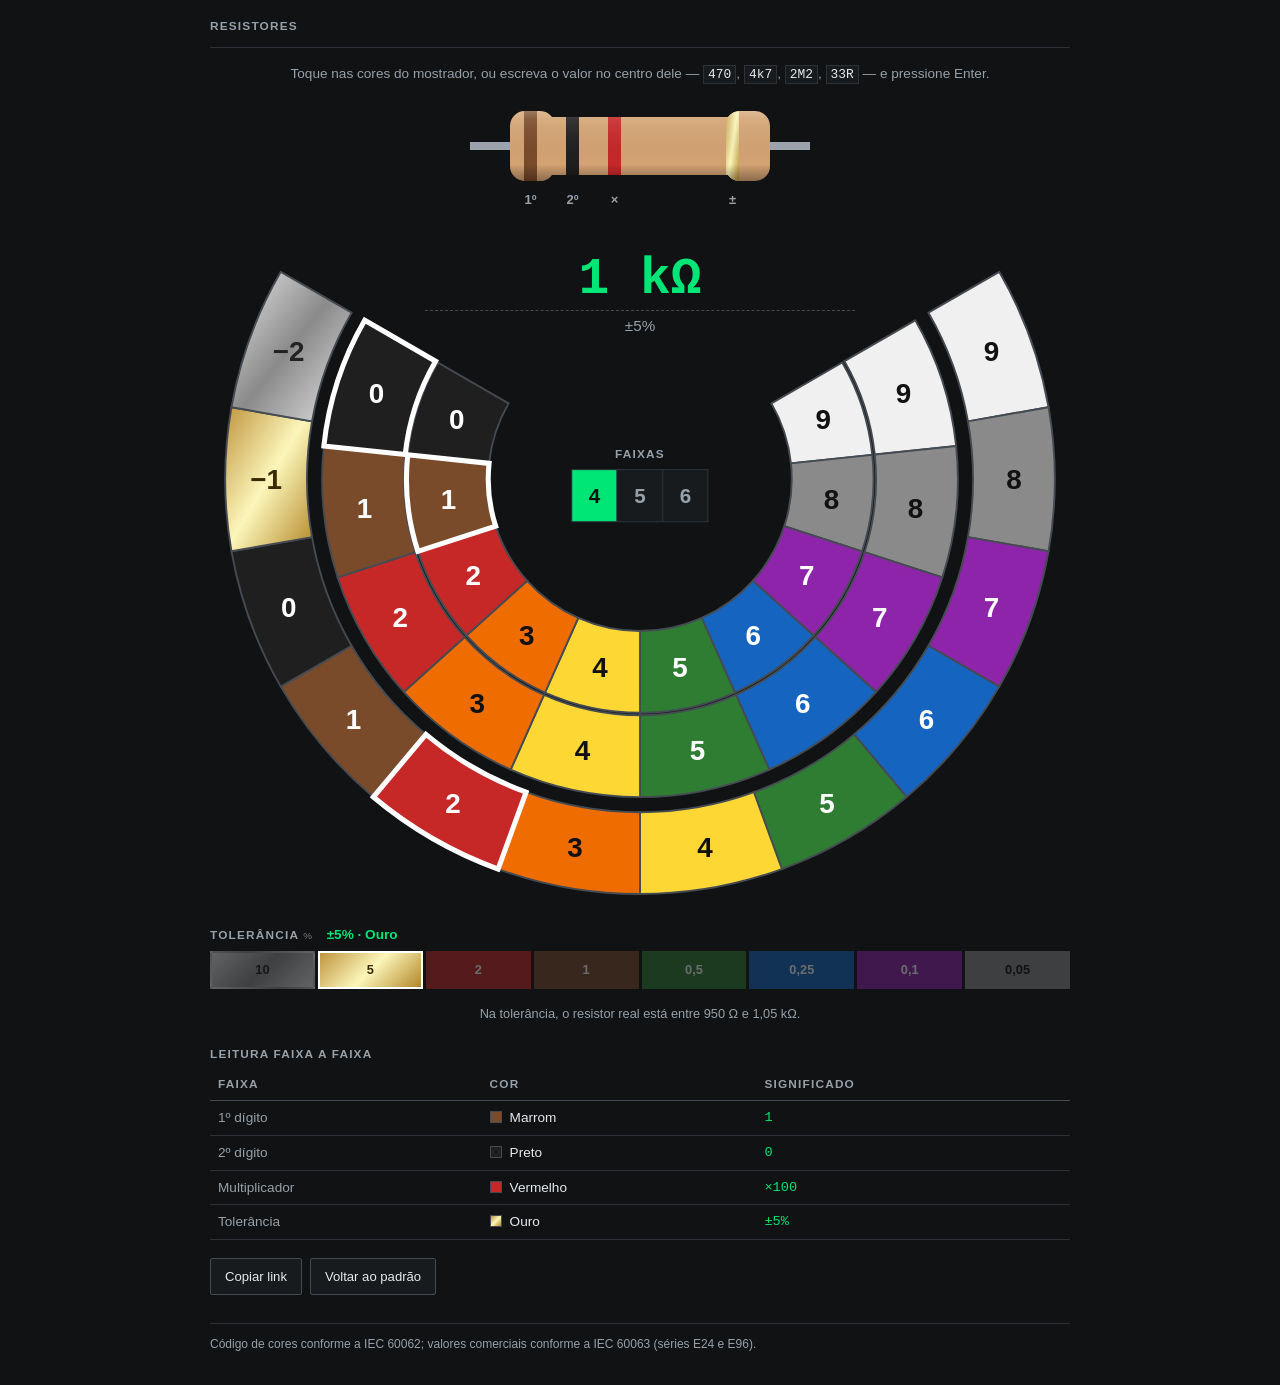
==== index.html @ 697411c0 "Calculadora radial de resistores: aplicação e PWA Reestrutura o protótipo de arquivo único em uma ap" ====
<!DOCTYPE html>
<html lang="pt-BR">
<head>
<meta charset="UTF-8">
<meta name="viewport" content="width=device-width, initial-scale=1, viewport-fit=cover">
<title>Calculadora Radial de Resistores</title>
<meta name="description" content="Leia e monte o código de cores de resistores em um mostrador radial: toque nas cores para ver o valor, ou digite o valor para ver as cores. Funciona sem internet.">
<meta name="theme-color" content="#101214">
<meta name="color-scheme" content="dark">
<link rel="manifest" href="./manifest.webmanifest">
<link rel="icon" href="./assets/icons/icone-32.png" sizes="32x32" type="image/png">
<link rel="icon" href="./assets/icons/icone-192.png" sizes="192x192" type="image/png">
<link rel="apple-touch-icon" href="./assets/icons/icone-192.png">
<meta name="apple-mobile-web-app-capable" content="yes">
<meta name="apple-mobile-web-app-title" content="Resistores">
<meta name="apple-mobile-web-app-status-bar-style" content="black-translucent">
<link rel="stylesheet" href="./assets/css/estilo.css">
</head>
<body>

<!-- Gradientes compartilhados pelos dois SVGs da página. Ficam num SVG de
     tamanho zero para que `url(#gradOuro)` resolva em qualquer lugar. -->
<svg class="defs-globais" width="0" height="0" aria-hidden="true" focusable="false">
  <defs>
    <linearGradient id="gradOuro" x1="0%" y1="0%" x2="100%" y2="100%">
      <stop offset="0%" stop-color="#bf953f"/>
      <stop offset="50%" stop-color="#fcf6ba"/>
      <stop offset="100%" stop-color="#b38728"/>
    </linearGradient>
    <linearGradient id="gradPrata" x1="0%" y1="0%" x2="100%" y2="100%">
      <stop offset="0%" stop-color="#e6e6e6"/>
      <stop offset="50%" stop-color="#8a8a8a"/>
      <stop offset="100%" stop-color="#e6e6e6"/>
    </linearGradient>
    <linearGradient id="efeitoCilindro" x1="0%" y1="0%" x2="0%" y2="100%">
      <stop offset="0%" stop-color="rgba(255,255,255,0.45)"/>
      <stop offset="20%" stop-color="rgba(255,255,255,0.10)"/>
      <stop offset="70%" stop-color="rgba(0,0,0,0)"/>
      <stop offset="100%" stop-color="rgba(0,0,0,0.55)"/>
    </linearGradient>
  </defs>
</svg>

<header class="cabecalho">
  <h1>Resistores</h1>
  <button type="button" id="instalar" class="btn-instalar" hidden>Instalar app</button>
</header>

<main>

  <p class="dica">
    Toque nas cores do mostrador, ou escreva o valor no centro dele —
    <code>470</code>, <code>4k7</code>, <code>2M2</code>, <code>33R</code> —
    e pressione Enter.
  </p>

  <figure class="resistor">
    <svg id="resistor-svg" viewBox="0 0 340 110" aria-hidden="true" focusable="false">
      <defs>
        <clipPath id="formatoResistor">
          <rect x="40" y="10" width="45" height="70" rx="15"/>
          <rect x="70" y="16" width="200" height="58"/>
          <rect x="255" y="10" width="45" height="70" rx="15"/>
        </clipPath>
      </defs>
      <line class="terminal" x1="0" y1="45" x2="50" y2="45"/>
      <line class="terminal" x1="290" y1="45" x2="340" y2="45"/>
      <g clip-path="url(#formatoResistor)">
        <rect id="corpo-resistor" x="30" y="0" width="280" height="90" fill="#d4a373"/>
        <g id="faixas-resistor"></g>
        <rect x="30" y="0" width="280" height="90" fill="url(#efeitoCilindro)" pointer-events="none"/>
      </g>
      <g id="rotulos-resistor"></g>
    </svg>
  </figure>

  <!-- O mostrador e a leitura são uma peça só: os 120° livres no topo do
       mostrador e o disco central existem para receber este HTML por cima. -->
  <div class="dial">
    <svg id="mostrador" viewBox="60 30 680 560" role="group"
         aria-label="Mostrador radial: um anel por faixa do resistor"></svg>

    <div class="sobreposicao">
      <div class="leitura-central">
        <label class="oculto" for="valor">Resistência</label>
        <input type="text" id="valor" value="1 kΩ" autocomplete="off" autocapitalize="off"
               spellcheck="false" enterkeyhint="done" inputmode="text">
        <p id="tolerancia" class="tolerancia"></p>
      </div>
      <div class="controle-modo">
        <p class="legenda-modo" id="legenda-modo">faixas</p>
        <div id="seletor-modo" class="seletor seletor-modo" role="group"
             aria-labelledby="legenda-modo"></div>
      </div>
    </div>
  </div>

  <!-- Faixas que se escolhe uma vez: logo abaixo da roda, empilhadas, onde
       custam uma tira fina em vez de um anel inteiro. -->
  <div class="tiras">
    <div class="tira">
      <p class="tira-nome" id="nome-tolerancia">
        Tolerância <small>%</small>
        <span class="tira-valor" id="valor-tolerancia"></span>
      </p>
      <div id="tira-tolerancia" class="tira-cores" role="radiogroup"
           aria-labelledby="nome-tolerancia"></div>
    </div>
    <div class="tira" id="bloco-coeficiente" hidden>
      <p class="tira-nome" id="nome-coeficiente">
        Coef. térmico <small>ppm/K</small>
        <span class="tira-valor" id="valor-coeficiente"></span>
      </p>
      <div id="tira-coeficiente" class="tira-cores" role="radiogroup"
           aria-labelledby="nome-coeficiente"></div>
    </div>
  </div>

  <div id="avisos" class="avisos" role="status" aria-live="polite" hidden></div>

  <p id="intervalo" class="intervalo"></p>

  <section class="leitura-detalhada">
    <h2>Leitura faixa a faixa</h2>
    <table id="leitura-faixas">
      <thead>
        <tr>
          <th scope="col">Faixa</th>
          <th scope="col">Cor</th>
          <th scope="col">Significado</th>
        </tr>
      </thead>
      <tbody></tbody>
    </table>
  </section>

  <div class="acoes">
    <button type="button" id="copiar-link" class="btn-acao">Copiar link</button>
    <button type="button" id="limpar" class="btn-acao">Voltar ao padrão</button>
    <span id="recado" class="recado" role="status" aria-live="polite"></span>
  </div>

</main>

<footer class="rodape">
  <p>
    Código de cores conforme a IEC&nbsp;60062; valores comerciais conforme a
    IEC&nbsp;60063 (séries E24 e E96).
  </p>
</footer>

<script src="./assets/js/cores.js"></script>
<script src="./assets/js/resistor.js"></script>
<script src="./assets/js/mostrador.js"></script>
<script src="./assets/js/faixas.js"></script>
<script src="./assets/js/tiras.js"></script>
<script src="./assets/js/app.js"></script>
</body>
</html>
---- assets/css/estilo.css ----
/*
 * estilo.css — painel de instrumento: arestas retas, réguas finas, números
 * tabulares. O arredondamento forte do protótipo (botões em cápsula de 25px)
 * dava um ar de aplicativo de consumo que briga com a natureza da ferramenta.
 *
 * Escrito para o celular primeiro. A regra que orienta o resto: a leitura do
 * valor e o mostrador têm de caber juntos numa tela de telefone, porque é
 * inútil tocar numa cor e ter que rolar a página para descobrir o que deu.
 * Por isso a leitura mora dentro do mostrador, e não acima dele.
 */

:root {
  --fundo: #101214;
  --painel: #181b1e;
  --painel-alto: #1f2327;
  --linha: #2c3237;
  --linha-forte: #454b52;
  --texto: #e6eaed;
  --texto-fraco: #97a1a9;
  --acento: #00e676;
  --atencao: #ffb74d;
  --erro: #ff7b72;
  --foco: #ffffff;

  --margem: 12px;
  --fonte: 'Segoe UI', Roboto, Helvetica, Arial, sans-serif;
  --fonte-num: 'Cascadia Mono', 'SF Mono', Consolas, 'Roboto Mono', monospace;
}

* { box-sizing: border-box; }

body {
  margin: 0;
  padding: 0 var(--margem) 32px;
  background: var(--fundo);
  color: var(--texto);
  font-family: var(--fonte);
  font-size: 16px;
  line-height: 1.45;
  -webkit-text-size-adjust: 100%;
}

.defs-globais { position: absolute; width: 0; height: 0; overflow: hidden; }

.oculto {
  position: absolute;
  width: 1px; height: 1px;
  margin: -1px; padding: 0;
  overflow: hidden;
  clip: rect(0 0 0 0);
  clip-path: inset(50%);
  white-space: nowrap;
}

/* ------------------------------------------------------------- cabeçalho */

.cabecalho {
  display: flex;
  align-items: center;
  justify-content: space-between;
  gap: 12px;
  max-width: 860px;
  margin: 0 auto;
  padding: 10px 0 8px;
  border-bottom: 1px solid var(--linha);
}

/*
 * Todo rótulo de seção da página usa exatamente este tratamento: mesmo corpo,
 * mesmo peso, mesmo espaçamento entre letras, mesma cor. Antes cada um tinha o
 * seu (0,68 / 0,70 / 0,72 / 0,78rem, três espaçamentos diferentes), e a página
 * parecia ter cinco níveis de hierarquia onde só existe um.
 */
.cabecalho h1,
.tira-nome,
.leitura-detalhada h2,
.legenda-modo,
#leitura-faixas thead th {
  margin: 0;
  font-size: 0.74rem;
  font-weight: 700;
  letter-spacing: 0.1em;
  text-transform: uppercase;
  color: var(--texto-fraco);
}

.btn-instalar {
  flex: none;
  padding: 6px 12px;
  border: 1px solid var(--acento);
  border-radius: 2px;
  background: transparent;
  color: var(--acento);
  font: inherit;
  font-size: 0.78rem;
  font-weight: 600;
  cursor: pointer;
}

.btn-instalar:hover { background: rgba(0, 230, 118, 0.12); }

main {
  max-width: 860px;
  margin: 0 auto;
  display: flex;
  flex-direction: column;
  align-items: center;
  gap: 10px;
  padding-top: 10px;
}

main > * { width: 100%; }

/* ------------------------------------------------------------------ dica */

.dica {
  margin: 0;
  text-align: center;
  color: var(--texto-fraco);
  font-size: 0.78rem;
  line-height: 1.5;
}

.dica code {
  padding: 1px 4px;
  border: 1px solid var(--linha);
  background: var(--painel);
  font-family: var(--fonte-num);
  font-size: 0.95em;
  color: var(--texto);
}

/* ---------------------------------------------------------- o resistor */

.resistor {
  margin: 0;
  display: flex;
  justify-content: center;
  align-items: center;
}

#resistor-svg { width: 100%; max-width: 260px; height: auto; }

.terminal { stroke: #9ca3af; stroke-width: 8; stroke-linecap: round; }
.faixa-resistor { transition: fill 0.25s; }

/* Quem diz qual faixa é qual: sob o desenho, na ordem em que se lê o
   componente na mão. No mostrador radial isso virava um leque diagonal. */
.rotulo-faixa {
  font-family: var(--fonte);
  font-size: 13px;
  font-weight: 600;
  fill: var(--texto-fraco);
  text-anchor: middle;
}

/* ------------------------------------------------------------ seletores */

.seletor {
  display: flex;
  gap: 1px;
  background: var(--linha);
  border: 1px solid var(--linha);
}

.btn-modo {
  border: 0;
  border-radius: 0;
  background: var(--painel);
  color: var(--texto-fraco);
  font: inherit;
  font-weight: 600;
  cursor: pointer;
  transition: background 0.15s, color 0.15s;
}

.btn-modo:hover { background: var(--painel-alto); color: var(--texto); }
.btn-modo.ativo { background: var(--acento); color: #06130c; }

.btn-modo:focus-visible,
.btn-acao:focus-visible,
.btn-instalar:focus-visible,
.pastilha:focus-visible {
  outline: 2px solid var(--foco);
  outline-offset: 2px;
}

/* ------------------------------------------------- mostrador e leitura */

/*
 * `container-type: inline-size` faz a leitura escalar junto com o mostrador:
 * as medidas em `cqw` são fração da largura do próprio mostrador, então o
 * conjunto se comporta igual num celular de 360px e num monitor de 860px.
 *
 * No celular o mostrador ainda sangra até a borda da tela: os 24px das margens
 * do corpo valem ~7% a mais de diâmetro, que é o que separa um anel legível de
 * um ilegível no modo de 6 faixas. `main` centraliza, então o excesso
 * transborda igual dos dois lados.
 */
.dial {
  position: relative;
  container-type: inline-size;
  width: calc(100% + var(--margem) * 2);
  /* Os ~56 unidades vazias no topo do viewBox não precisam virar espaço em
     branco na página: puxar o mostrador para cima aproxima o desenho do
     resistor da leitura, sem encostar em arco nenhum. */
  margin-top: -16px;
}

#mostrador { display: block; width: 100%; height: auto; overflow: visible; }

/* Deixa passar o toque para os arcos; só os controles reais recebem eventos. */
.sobreposicao { position: absolute; inset: 0; pointer-events: none; }

/*
 * Fica na cunha livre do topo, o mais baixo que a cunha permite: quanto mais
 * perto do centro, mais estreita ela é, e a partir daí a régua do campo
 * encostaria no primeiro anel. 7% com 50% de largura é o limite útil.
 */
.leitura-central {
  position: absolute;
  top: 7%;
  left: 50%;
  transform: translateX(-50%);
  width: 50%;
  text-align: center;
  pointer-events: auto;
}

#valor {
  display: block;
  width: 100%;
  padding: 0 4px 3px;
  border: 0;
  border-bottom: 1px dashed var(--linha-forte);
  border-radius: 0;
  background: transparent;
  color: var(--acento);
  font-family: var(--fonte-num);
  font-size: clamp(1.55rem, 9cqw, 3.2rem);
  font-weight: 700;
  font-variant-numeric: tabular-nums;
  line-height: 1.1;
  text-align: center;
  caret-color: var(--acento);
}

#valor:hover { border-bottom-color: var(--acento); }

#valor:focus {
  outline: none;
  background: rgba(0, 230, 118, 0.07);
  border-bottom: 1px solid var(--acento);
}

#valor.indefinido { color: var(--texto-fraco); }

.tolerancia {
  margin: 5px 0 0;
  color: var(--texto-fraco);
  font-size: clamp(0.7rem, 3cqw, 0.95rem);
  font-variant-numeric: tabular-nums;
  line-height: 1.3;
}

/*
 * O seletor de faixas ocupa o disco vazio no centro do mostrador. Os botões
 * são de um caractere só porque ali a largura livre é o diâmetro do disco —
 * "4 faixas" por extenso não caberia num celular. O nome vem na legenda acima
 * e no `aria-label` de cada botão.
 */
/*
 * Legenda e botões num bloco só, centrado no disco. Ancorados em porcentagens
 * separadas eles se aproximavam conforme a tela encolhia — a distância entre
 * os dois é fixa em pixels, a posição do conjunto é que acompanha o mostrador.
 */
.controle-modo {
  position: absolute;
  top: 40%;
  left: 50%;
  transform: translate(-50%, -50%);
  display: flex;
  flex-direction: column;
  align-items: center;
  gap: 6px;
  pointer-events: auto;
}

.seletor-modo .btn-modo {
  padding: 0.5em 0.8em;
  font-size: clamp(0.88rem, 2.4cqw, 1.3rem);
  font-variant-numeric: tabular-nums;
  min-width: 2.1em;
}

.legenda-modo { white-space: nowrap; }

.segmento {
  cursor: pointer;
  stroke: var(--linha-forte);
  stroke-width: 1.5;
  transition: filter 0.12s;
}

.segmento:hover { filter: brightness(1.3); }
.segmento:focus { outline: none; }

/* O foco de teclado se anuncia pelo brilho do arco, não por um contorno de
   terceira cor: no mostrador, branco quer dizer escolhido e vermelho quer
   dizer impossível, e mais nada. */
.segmento:focus-visible {
  outline: none;
  filter: brightness(1.5) saturate(1.15);
}

.rotulo-arco {
  font-family: var(--fonte);
  font-weight: 700;
  pointer-events: none;
  text-anchor: middle;
  dominant-baseline: central;
}

/* Contornos por cima de todos os arcos: SVG não tem z-index, então um
   `stroke` no próprio arco seria coberto pelo vizinho desenhado depois. */
.realce {
  fill: none;
  stroke: #ffffff;
  stroke-width: 4;
  pointer-events: none;
}

/* Faixa escolhida que não pode existir num resistor real — hoje, preto no
   primeiro dígito. O contorno vermelho é o aviso imediato; o texto embaixo
   explica por quê. */
.realce--erro { stroke: var(--erro); stroke-width: 5; }

/* ------------------------------------------------------ abaixo do dial */

.intervalo {
  margin: 0;
  text-align: center;
  color: var(--texto-fraco);
  font-size: 0.8rem;
  font-variant-numeric: tabular-nums;
}

/* Esta é a única voz do app quando ele muda alguma coisa por conta própria ou
   quando a escolha não fecha. Tem que dar vontade de ler. */
.avisos {
  border-left: 3px solid var(--atencao);
  background: var(--painel);
  padding: 14px 16px;
  font-size: 0.94rem;
  line-height: 1.55;
  color: var(--texto);
}

.avisos[hidden] { display: none; }
.avisos p { margin: 0; }
.avisos p + p { margin-top: 10px; }
.avisos--erro { border-left-color: var(--erro); }

/* ------------------------------------------ tiras de tolerância e ppm */

/*
 * As faixas que se escolhe uma vez. Fora do mostrador elas custam uma tira de
 * ~34px de altura em vez de um anel inteiro; dentro dele, ocupavam a mesma
 * área dos anéis de dígito, que mudam a toda hora.
 */
.tiras { display: flex; flex-direction: column; gap: 10px; }

.tira { display: flex; flex-direction: column; gap: 6px; }
.tira[hidden] { display: none; }

/* Unidades não são sigla: `ppm/K` em caixa alta viraria PPM/K. */
.tira-nome small {
  text-transform: none;
  letter-spacing: 0.02em;
  font-weight: 500;
  opacity: 0.75;
}

/* O que está escolhido, escrito por extenso ao lado do rótulo — a pastilha
   marcada sozinha não bastava para dizer qual tolerância está valendo. */
.tira-valor {
  margin-left: 10px;
  text-transform: none;
  letter-spacing: 0;
  font-weight: 700;
  font-size: 0.85rem;
  font-variant-numeric: tabular-nums;
  color: var(--acento);
}

/* O número de colunas vem do JS: uma por cor da faixa. */
.tira-cores { display: grid; gap: 3px; }

/*
 * As não escolhidas ficam apagadas. Um contorno branco sozinho sumia nas
 * pastilhas claras (prata, ouro, branco); com as outras esmaecidas, qual está
 * valendo se lê de longe, seja qual for a cor.
 */
.pastilha {
  padding: 10px 2px;
  border: 2px solid transparent;
  border-radius: 0;
  font: inherit;
  font-size: 0.75rem;
  font-weight: 700;
  font-variant-numeric: tabular-nums;
  line-height: 1;
  text-align: center;
  cursor: pointer;
  opacity: 0.38;
  transition: opacity 0.12s;
}

.pastilha--10 { background: linear-gradient(135deg, #bf953f, #fcf6ba 50%, #b38728); }
.pastilha--11 { background: linear-gradient(135deg, #e6e6e6, #8a8a8a 50%, #e6e6e6); }

.pastilha:hover { opacity: 0.75; }

.pastilha.ativo {
  opacity: 1;
  border-color: #ffffff;
  /* Anel na cor do fundo por fora da borda, para o branco não se confundir
     com a pastilha vizinha. */
  box-shadow: 0 0 0 2px var(--fundo);
}

/* ---------------------------------------------------- leitura detalhada */

.leitura-detalhada h2 {
  margin: 6px 0 6px;
}

#leitura-faixas {
  width: 100%;
  border-collapse: collapse;
  font-size: 0.85rem;
}

#leitura-faixas th,
#leitura-faixas td {
  padding: 7px 8px;
  text-align: left;
  border-bottom: 1px solid var(--linha);
}

#leitura-faixas thead th { border-bottom-color: var(--linha-forte); }

#leitura-faixas tbody th {
  font-weight: 500;
  color: var(--texto-fraco);
  white-space: nowrap;
}

#leitura-faixas tbody td:last-child {
  font-family: var(--fonte-num);
  font-variant-numeric: tabular-nums;
  color: var(--acento);
  white-space: nowrap;
}

.amostra {
  display: inline-block;
  width: 12px;
  height: 12px;
  margin-right: 8px;
  vertical-align: -1px;
  border: 1px solid var(--linha-forte);
  background: transparent;
}

.amostra--10 { background: linear-gradient(135deg, #bf953f, #fcf6ba 50%, #b38728); }
.amostra--11 { background: linear-gradient(135deg, #e6e6e6, #8a8a8a 50%, #e6e6e6); }
.amostra--vazia { background: repeating-linear-gradient(45deg, transparent, transparent 3px, var(--linha-forte) 3px, var(--linha-forte) 4px); }

/* Mesma marcação vermelha do contorno no mostrador, para a linha da faixa
   que não pode existir. */
#leitura-faixas tbody tr.linha-impossivel th,
#leitura-faixas tbody tr.linha-impossivel td {
  background: rgba(255, 123, 114, 0.09);
}

#leitura-faixas tbody tr.linha-impossivel th {
  box-shadow: inset 3px 0 0 var(--erro);
  color: var(--erro);
}

/* -------------------------------------------------------------- ações */

.acoes {
  display: flex;
  flex-wrap: wrap;
  align-items: center;
  gap: 8px;
  padding-top: 2px;
}

.btn-acao {
  padding: 8px 14px;
  border: 1px solid var(--linha-forte);
  border-radius: 2px;
  background: var(--painel);
  color: var(--texto);
  font: inherit;
  font-size: 0.82rem;
  cursor: pointer;
}

.btn-acao:hover { background: var(--painel-alto); border-color: var(--texto-fraco); }

.recado {
  font-size: 0.8rem;
  color: var(--acento);
}

.rodape {
  max-width: 860px;
  margin: 28px auto 0;
  padding-top: 12px;
  border-top: 1px solid var(--linha);
  color: var(--texto-fraco);
  font-size: 0.75rem;
}

.rodape p { margin: 0; }

/* --------------------------------------------------------------- telas */

@media (min-width: 700px) {
  :root { --margem: 16px; }

  main { gap: 16px; padding-top: 16px; }

  .cabecalho { padding: 18px 0 12px; }

  .dica { font-size: 0.85rem; }

  #resistor-svg { max-width: 340px; }

  /* No desktop não há aperto de largura: o mostrador volta para dentro
     das margens da página. */
  .dial { width: 100%; margin-top: -26px; }

  .pastilha { padding: 11px 4px; font-size: 0.8rem; }
}

@media (prefers-reduced-motion: reduce) {
  .faixa-resistor,
  .pastilha,
  .segmento { transition: none; }
}
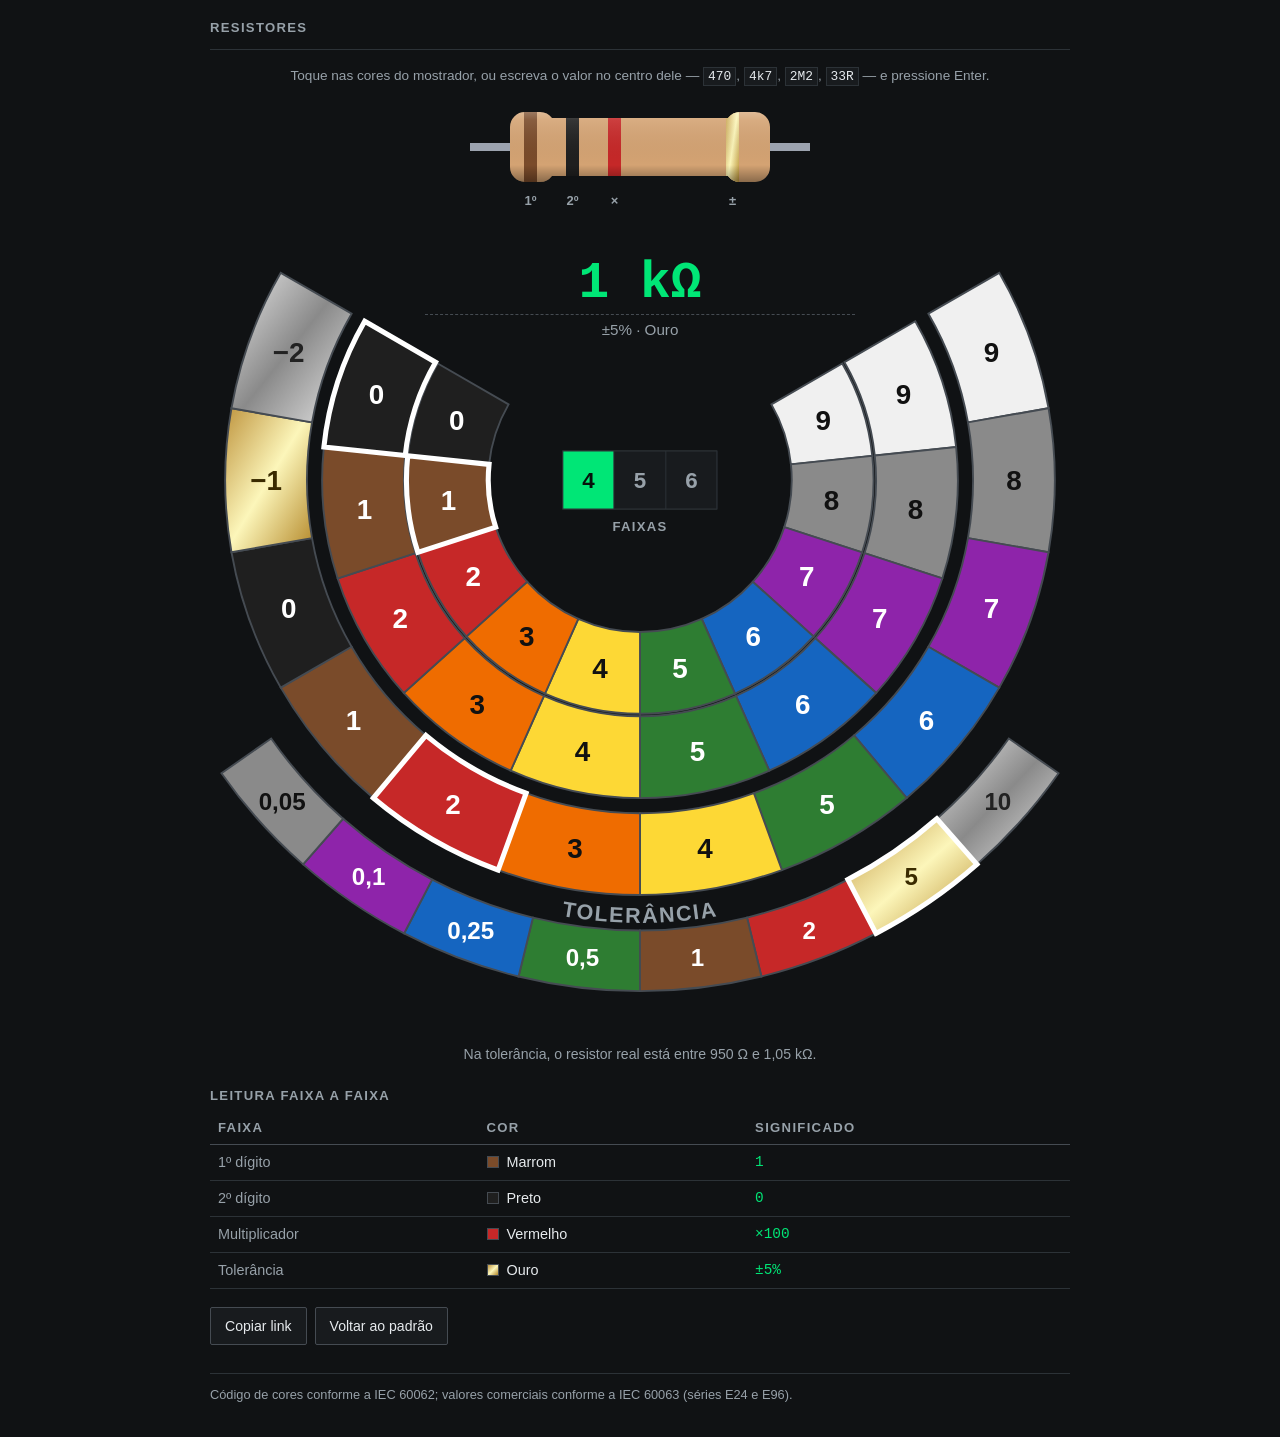
==== commit 08af2ed9: "Tolerância volta para o mostrador, como arco externo O mostrador passa a ter duas bandas. A principa" ====
--- a/index.html
+++ b/index.html
@@ -77,7 +77,7 @@
   <!-- O mostrador e a leitura são uma peça só: os 120° livres no topo do
        mostrador e o disco central existem para receber este HTML por cima. -->
   <div class="dial">
-    <svg id="mostrador" viewBox="60 30 680 560" role="group"
+    <svg id="mostrador" viewBox="60 30 680 640" role="group"
          aria-label="Mostrador radial: um anel por faixa do resistor"></svg>
 
     <div class="sobreposicao">
@@ -88,24 +88,17 @@
         <p id="tolerancia" class="tolerancia"></p>
       </div>
       <div class="controle-modo">
-        <p class="legenda-modo" id="legenda-modo">faixas</p>
         <div id="seletor-modo" class="seletor seletor-modo" role="group"
              aria-labelledby="legenda-modo"></div>
+        <p class="legenda-modo" id="legenda-modo">faixas</p>
       </div>
     </div>
   </div>
 
-  <!-- Faixas que se escolhe uma vez: logo abaixo da roda, empilhadas, onde
-       custam uma tira fina em vez de um anel inteiro. -->
+  <!-- O coeficiente térmico só existe no modo de 6 faixas e quase nunca é
+       consultado; fica numa tira aqui embaixo. A tolerância, que faz parte de
+       toda leitura, voltou para o arco externo do mostrador. -->
   <div class="tiras">
-    <div class="tira">
-      <p class="tira-nome" id="nome-tolerancia">
-        Tolerância <small>%</small>
-        <span class="tira-valor" id="valor-tolerancia"></span>
-      </p>
-      <div id="tira-tolerancia" class="tira-cores" role="radiogroup"
-           aria-labelledby="nome-tolerancia"></div>
-    </div>
     <div class="tira" id="bloco-coeficiente" hidden>
       <p class="tira-nome" id="nome-coeficiente">
         Coef. térmico <small>ppm/K</small>
--- a/assets/css/estilo.css
+++ b/assets/css/estilo.css
@@ -77,7 +77,7 @@
 .legenda-modo,
 #leitura-faixas thead th {
   margin: 0;
-  font-size: 0.74rem;
+  font-size: 0.82rem;
   font-weight: 700;
   letter-spacing: 0.1em;
   text-transform: uppercase;
@@ -92,7 +92,7 @@
   background: transparent;
   color: var(--acento);
   font: inherit;
-  font-size: 0.78rem;
+  font-size: 0.84rem;
   font-weight: 600;
   cursor: pointer;
 }
@@ -117,7 +117,7 @@
   margin: 0;
   text-align: center;
   color: var(--texto-fraco);
-  font-size: 0.78rem;
+  font-size: 0.85rem;
   line-height: 1.5;
 }
 
@@ -219,7 +219,7 @@
  */
 .leitura-central {
   position: absolute;
-  top: 7%;
+  top: 6.5%;
   left: 50%;
   transform: translateX(-50%);
   width: 50%;
@@ -270,30 +270,34 @@
  * e no `aria-label` de cada botão.
  */
 /*
- * Legenda e botões num bloco só, centrado no disco. Ancorados em porcentagens
- * separadas eles se aproximavam conforme a tela encolhia — a distância entre
- * os dois é fixa em pixels, a posição do conjunto é que acompanha o mostrador.
+ * Os botões ficam centrados no centro do mostrador (34,4% é onde ele cai no
+ * viewBox). O disco livre tem só 120 unidades de raio: a poucos pixels do
+ * centro ele já é estreito demais para a fileira de botões, então quem manda
+ * na posição é a fileira, e a legenda sai do fluxo para não deslocá-la.
  */
 .controle-modo {
   position: absolute;
-  top: 40%;
+  top: 34.4%;
   left: 50%;
   transform: translate(-50%, -50%);
-  display: flex;
-  flex-direction: column;
-  align-items: center;
-  gap: 6px;
   pointer-events: auto;
 }
 
 .seletor-modo .btn-modo {
-  padding: 0.5em 0.8em;
-  font-size: clamp(0.88rem, 2.4cqw, 1.3rem);
-  font-variant-numeric: tabular-nums;
-  min-width: 2.1em;
-}
-
-.legenda-modo { white-space: nowrap; }
+  padding: 0.55em 0.85em;
+  font-size: clamp(0.95rem, 2.6cqw, 1.4rem);
+  font-variant-numeric: tabular-nums;
+  min-width: 2.15em;
+}
+
+/* Fora do fluxo, logo abaixo da fileira: só nomeia os botões. */
+.legenda-modo {
+  position: absolute;
+  top: calc(100% + 7px);
+  left: 50%;
+  transform: translateX(-50%);
+  white-space: nowrap;
+}
 
 .segmento {
   cursor: pointer;
@@ -311,6 +315,20 @@
 .segmento:focus-visible {
   outline: none;
   filter: brightness(1.5) saturate(1.15);
+}
+
+/* O nome de uma banda inteira, curvado junto com ela: hoje só a tolerância
+   precisa de um, por ser a única que não encosta nas outras. O corpo é
+   limitado pelo vão de 26 unidades em que ele mora. */
+.rotulo-banda {
+  font-family: var(--fonte);
+  font-size: 17px;
+  font-weight: 700;
+  letter-spacing: 0.08em;
+  fill: var(--texto-fraco);
+  text-anchor: middle;
+  text-transform: uppercase;
+  pointer-events: none;
 }
 
 .rotulo-arco {
@@ -341,7 +359,7 @@
   margin: 0;
   text-align: center;
   color: var(--texto-fraco);
-  font-size: 0.8rem;
+  font-size: 0.88rem;
   font-variant-numeric: tabular-nums;
 }
 
@@ -370,7 +388,7 @@
  */
 .tiras { display: flex; flex-direction: column; gap: 10px; }
 
-.tira { display: flex; flex-direction: column; gap: 6px; }
+.tira { display: flex; flex-direction: column; gap: 8px; }
 .tira[hidden] { display: none; }
 
 /* Unidades não são sigla: `ppm/K` em caixa alta viraria PPM/K. */
@@ -388,10 +406,13 @@
   text-transform: none;
   letter-spacing: 0;
   font-weight: 700;
-  font-size: 0.85rem;
+  font-size: 0.98rem;
   font-variant-numeric: tabular-nums;
   color: var(--acento);
-}
+  white-space: nowrap;
+}
+
+.tira-valor .amostra { margin-right: 6px; vertical-align: -2px; }
 
 /* O número de colunas vem do JS: uma por cor da faixa. */
 .tira-cores { display: grid; gap: 3px; }
@@ -402,11 +423,11 @@
  * valendo se lê de longe, seja qual for a cor.
  */
 .pastilha {
-  padding: 10px 2px;
+  padding: 14px 2px;
   border: 2px solid transparent;
   border-radius: 0;
   font: inherit;
-  font-size: 0.75rem;
+  font-size: 0.8rem;
   font-weight: 700;
   font-variant-numeric: tabular-nums;
   line-height: 1;
@@ -438,7 +459,7 @@
 #leitura-faixas {
   width: 100%;
   border-collapse: collapse;
-  font-size: 0.85rem;
+  font-size: 0.9rem;
 }
 
 #leitura-faixas th,
@@ -506,14 +527,14 @@
   background: var(--painel);
   color: var(--texto);
   font: inherit;
-  font-size: 0.82rem;
+  font-size: 0.88rem;
   cursor: pointer;
 }
 
 .btn-acao:hover { background: var(--painel-alto); border-color: var(--texto-fraco); }
 
 .recado {
-  font-size: 0.8rem;
+  font-size: 0.86rem;
   color: var(--acento);
 }
 
@@ -523,7 +544,7 @@
   padding-top: 12px;
   border-top: 1px solid var(--linha);
   color: var(--texto-fraco);
-  font-size: 0.75rem;
+  font-size: 0.8rem;
 }
 
 .rodape p { margin: 0; }
@@ -545,7 +566,7 @@
      das margens da página. */
   .dial { width: 100%; margin-top: -26px; }
 
-  .pastilha { padding: 11px 4px; font-size: 0.8rem; }
+  .pastilha { padding: 16px 4px; font-size: 0.9rem; }
 }
 
 @media (prefers-reduced-motion: reduce) {
